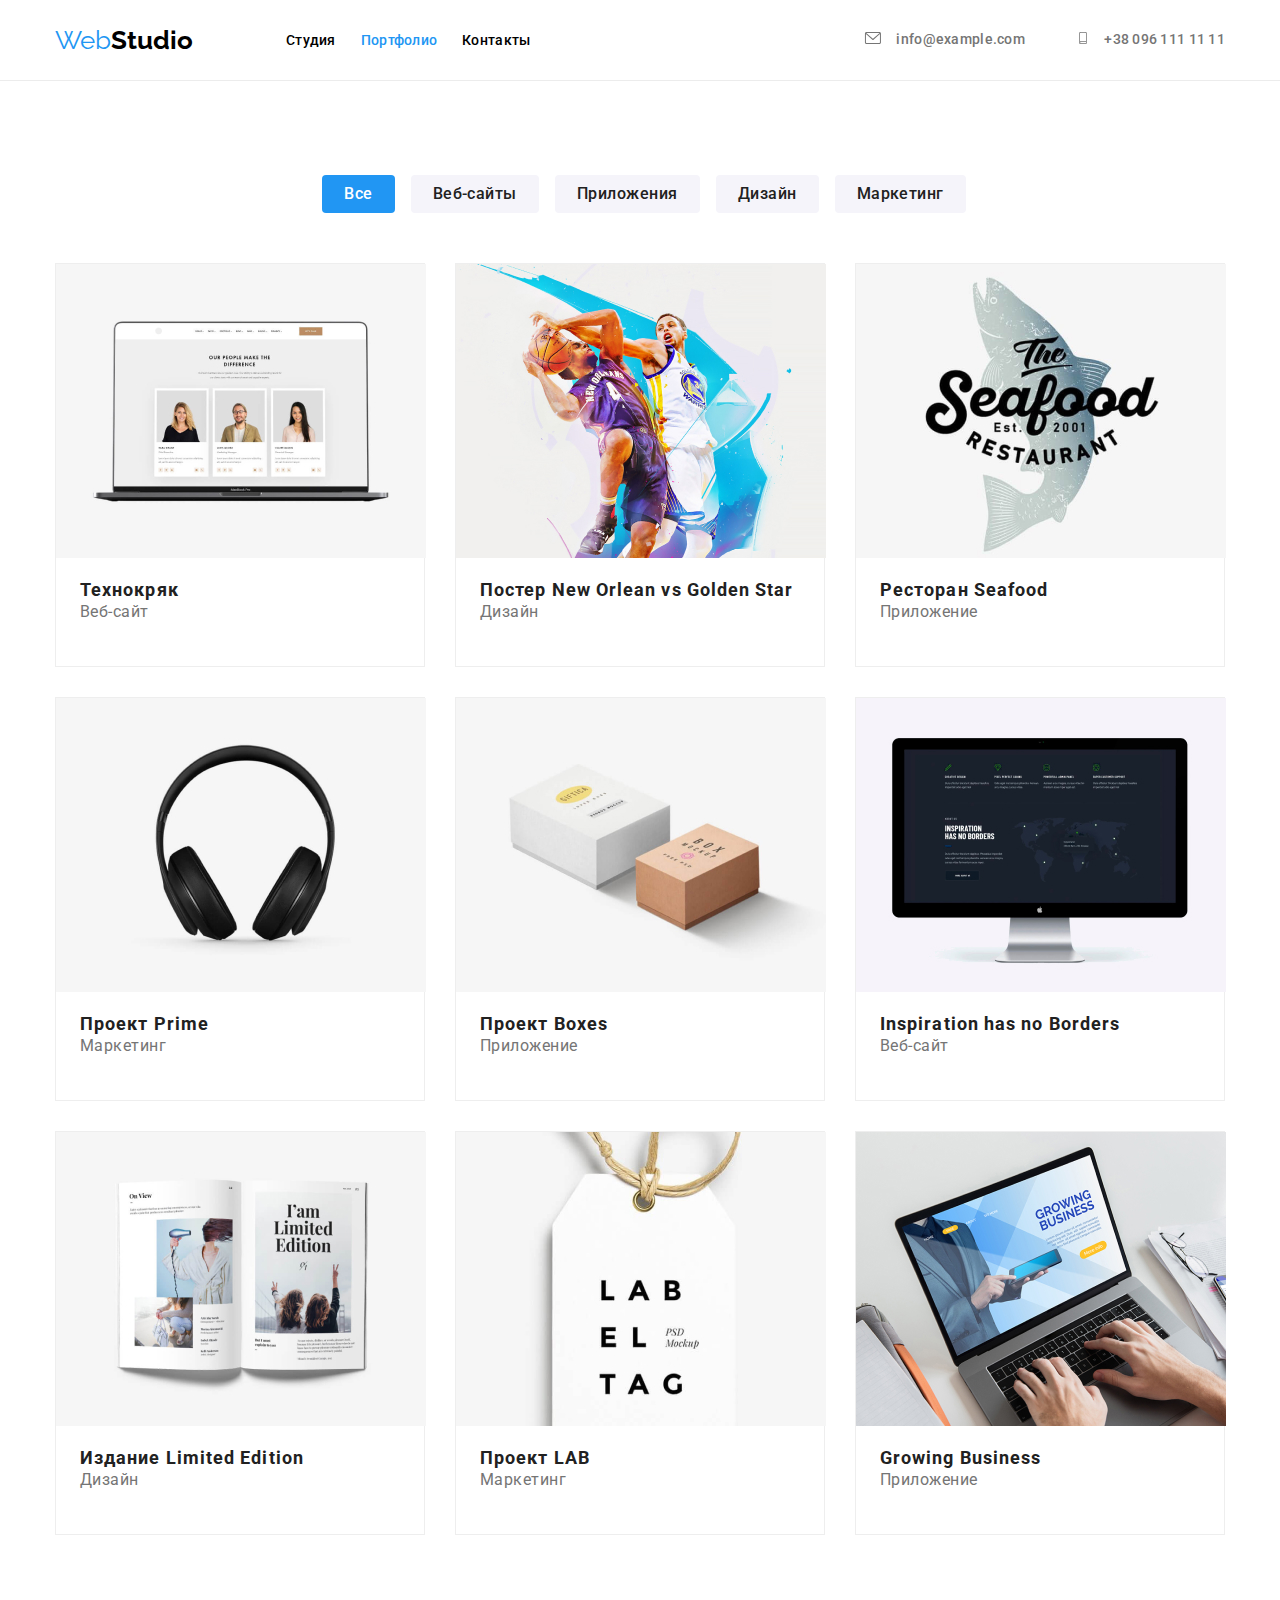
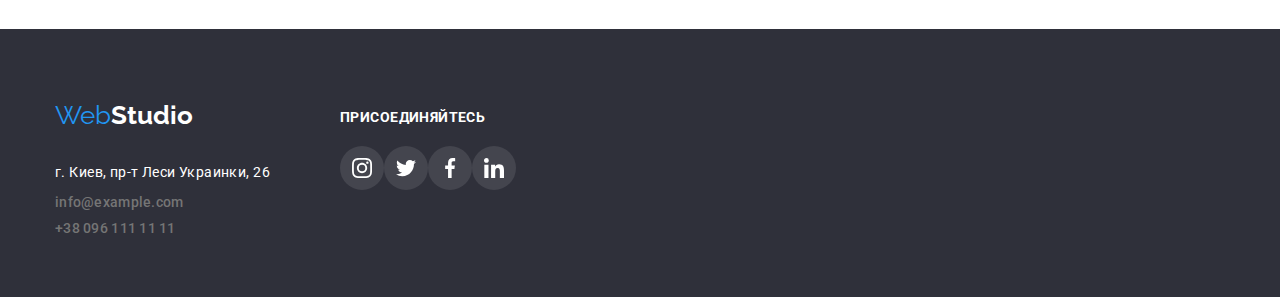
==== portfolio.html @ 8122bf63 "клонировал 4 репозиторий" ====
<!DOCTYPE html>
<html lang="ru">
  <head>
    <meta charset="UTF-8" />
    <meta http-equiv="X-UA-Compatible" content="IE=edge" />
    <meta name="viewport" content="width=device-width, initial-scale=1.0" />
    <title>Document</title>
    <link rel="preconnect" href="https://fonts.googleapis.com" />
    <link rel="preconnect" href="https://fonts.gstatic.com" crossorigin />
    <link
      href="https://fonts.googleapis.com/css2?family=Raleway:wght@700&family=Roboto:wght@400;500;700;900&display=swap"
      rel="stylesheet"
    />
    <link
      rel="stylesheet"
      href="https://cdn.jsdelivr.net/npm/modern-normalize@1.1.0/modern-normalize.min.css"
    />
    <link rel="stylesheet" href="./css/style.css" />
  </head>
  <body>
    <header class="header">
      <div class="container header-container">
        <nav class="nav">
          <a class="logo" href="./index.html"
            ><span class="logo-text">Web</span>Studio</a
          >
          <ul class="nav-list">
            <li class="nav-item">
              <a class="nav-link" href="./index.html">Студия</a>
            </li>
            <li class="nav-item">
              <a class="nav-link active" href="./portfolio.html">Портфолио</a>
            </li>
            <li class="nav-item">
              <a class="nav-link" href="#">Контакты</a>
            </li>
          </ul>
        </nav>
        <ul class="header-contacts">
          <li class="header-contact">
            <a class="header-contact-link" href="mailto:info@example.com">
              <svg width="20px" height="12px" class="header-icon">
                <use href="./images/icons.svg#icon-masage"></use>
              </svg>
              info@example.com</a
            >
          </li>
          <li class="header-contact">
            <a class="header-contact-link" href="tel:+380961111111">
              <svg width="16px" height="12px" class="header-icon">
                <use href="./images/icons.svg#icon-smartphone"></use>
              </svg>
              +38 096 111 11 11</a
            >
          </li>
        </ul>
      </div>
    </header>
    <main class="main">
      <section class="section portfolio">
        <div class="container">
          <ul class="portfolio-buttons">
            <li><button class="portfolio-button actived">Все</button></li>
            <li><button class="portfolio-button">Веб-сайты</button></li>
            <li><button class="portfolio-button">Приложения</button></li>
            <li><button class="portfolio-button">Дизайн</button></li>
            <li><button class="portfolio-button">Маркетинг</button></li>
          </ul>
          <ul class="portfolio-list">
            <li class="portfolio-box">
              <img
                class="portfolio-img"
                src="./images/site.jpg"
                alt="web"
                width="370"
              />
              <h3 class="portfolio-heading list">Технокряк</h3>
              <p class="portfolio-text items">Веб-сайт</p>
            </li>
            <li class="portfolio-box">
              <img src="./images/design-new.jpg" alt="design" width="370" />
              <h3 class="list">Постер New Orlean vs Golden Star</h3>
              <p class="items">Дизайн</p>
            </li>
            <li class="portfolio-box">
              <img src="./images/restoraunt.jpg" alt="restoraunt" width="370" />
              <h3 class="list">Ресторан Seafood</h3>
              <p class="items">Приложение</p>
            </li>
            <li class="portfolio-box">
              <img src="./images/mark.jpg" alt="marketing" width="370" />
              <h3 class="list">Проект Prime</h3>
              <p class="items">Маркетинг</p>
            </li>
            <li class="portfolio-box">
              <img src="./images/addbox.jpg" alt="add" width="370" />
              <h3 class="list">Проект Boxes</h3>
              <p class="items">Приложение</p>
            </li>
            <li class="portfolio-box">
              <img src="./images/web.jpg" alt="web" width="370" />
              <h3 class="list">Inspiration has no Borders</h3>
              <p class="items">Веб-сайт</p>
            </li>
            <li class="portfolio-box">
              <img src="./images/design.jpg" alt="dwsigm" width="370" />
              <h3 class="list">Издание Limited Edition</h3>
              <p class="items">Дизайн</p>
            </li>
            <li class="portfolio-box">
              <img src="./images/marketing.jpg" alt="marketing" width="370" />
              <h3 class="list">Проект LAB</h3>
              <p class="items">Маркетинг</p>
            </li>
            <li class="portfolio-box">
              <img src="./images/add.jpg" alt="add" width="370" />
              <h3 class="list">Growing Business</h3>
              <p class="items">Приложение</p>
            </li>
          </ul>
        </div>
      </section>
    </main>
    <footer class="footer">
      <div class="container footer-container">
        <div>
          <a class="footer-logo" href="/index.html"
            ><span class="logo-text">Web</span>Studio</a
          >
          <address class="footer-address">
            <p class="footer-map">г. Киев, пр-т Леси Украинки, 26</p>
            <a class="footer-contacts" href="mailto:info@example.com"
              >info@example.com</a
            >
            <a class="footer-contacts" href="tel:+380961111111"
              >+38 096 111 11 11</a
            >
          </address>
        </div>
        <div class="footer-link-section">
          <h2 class="footer-join">присоединяйтесь</h2>
          <ul class="footer-link">
            <li class="footer-social-icon">
              <a class="footer-social-link" href="#">
                <svg class="team-scr" width="20" height="20">
                  <use href="./images/icons.svg#icon-instagram"></use></svg
              ></a>
            </li>
            <li class="footer-social-icon">
              <a class="footer-social-link" href="#">
                <svg class="team-scr" width="20" height="20">
                  <use href="./images/icons.svg#icon-twitter"></use></svg
              ></a>
            </li>
            <li class="footer-social-icon">
              <a class="footer-social-link" href="#">
                <svg class="team-scr" width="20" height="20">
                  <use href="./images/icons.svg#icon-facebook"></use></svg
              ></a>
            </li>
            <li class="footer-social-icon">
              <a class="footer-social-link" href="#"
                ><svg class="team-scr" width="20" height="20">
                  <use href="./images/icons.svg#icon-linkedin"></use>
                </svg>
              </a>
            </li>
          </ul>
        </div>
      </div>
    </footer>
  </body>
</html>
---- css/style.css ----
body {
  font-family: Roboto, sans-serif, raleway;
  background-color: white;
}

ul {
  margin: 0;
  padding: 0;
  list-style: none;
}

.footer {
  background-color: #2f303a;
  padding: 60px 0;
}

/* общие стили для одинаковых элементов */
.section {
  padding-top: 94px;
  padding-bottom: 94px;
}

.container {
  margin-right: auto;
  margin-left: auto;
  width: 1200px;
  padding-left: 15px;
  padding-right: 15px;
}

.hero {
  background-color: #2f303a;
  padding-top: 200px;
  padding-bottom: 200px;

  background-image: url(../images/backgound.jpg);
  background-image: linear-gradient(
      to right,
      rgba(48, 49, 59, 0.4),
      rgba(47, 48, 58, 0.4)
    ),
    url(../images/backgound.jpg);

  background-repeat: no-repeat;
  background-size: 1600px 600px;
}

header {
  border-bottom: 1px solid #ececec;

}

header{
  border-bottom: 1px solid #ECECEC;

}

/* button styles start */
.btn {
  display: block;
  margin: 0 auto;

  padding-left: 32px;
  padding-right: 32px;
  padding-top: 10px;
  padding-bottom: 10px;

  font-family: inherit;
  letter-spacing: 0.06em;
  color: white;

  background: #2196f3;
  box-shadow: 0px 4px 4px rgba(0, 0, 0, 0.15);
  border-radius: 4px;
  font-size: 16px;

  

  cursor: pointer;
  border: none;
}

.portfolio-buttons li + li {
  margin-left: 8px;
}

.portfolio-buttons {
  display: flex;
  justify-content: center;
  margin: 0px;
  padding: 0px;
  margin-bottom: 50px;
}

.portfolio-button {
  margin-left: 8px;

  font-family: inherit;
  font-weight: 500;
  font-size: 16px;
  line-height: 1.62;
  text-align: center;
  letter-spacing: 0.03em;
  color: #212121;

  padding-left: 22px;
  padding-right: 22px;
  padding-top: 6px;
  padding-bottom: 6px;

  background: #f5f4fa;
  border-radius: 4px;
  border: none;
  cursor: pointer;
}
.portfolio-button:hover,
.portfolio-button:focus {
  background-color: #2196f3;
  color: #ffffff;
}
.actived {
  background-color: #2196f3;
  color: white;
}

.ac
/* button styles end */

/* header start */
.header {
  border: 1px solid #ececec;
  margin-bottom: 0px;
}

.header-container {
  display: flex;
}

.nav {
  display: flex;
  align-items: center;
}

.logo {
  color: black;
  font-family: Raleway;
  font-style: normal;
  font-weight: bold;
  font-size: 26px;
  line-height: 2;
  text-decoration: none;
  margin-right: 93px;
}

.logo-text {
  color: #2196f3;
  font-weight: 400;
  letter-spacing: 0.03;
  font-size: 26px;
  line-height: 1, 19;
}

.nav-item {
  padding-top: 18px;
  padding-bottom: 18px;
}
.nav-item:not(:last-child) {
  margin-right: 25px;
}

.nav-list {
  display: flex;
}

.nav-link {
  color: black;
  text-decoration: none;
  font-family: Roboto;
  font-style: normal;
  font-weight: 500;
  letter-spacing: 0.02em;
  font-size: 14px;
  line-height: 1.14;
  padding: 30px 0;
}
.nav-link:hover,
.nav-link:focus {
  color: #2196f3;
}

.active {
  color: #2196f3;
}

.header-contacts {
  display: flex;
  margin-left: auto;
}
.header-icon {
  margin-right: 10px;
  fill: currentColor;
}

.header-contact-link {
  font-weight: 500;
  font-size: 14px;
  line-height: 1.14;
  letter-spacing: 0.02em;
  display: block;
  color: #757575;
  text-decoration: none;
  text-align: center;
  padding: 32px 0;
  margin-left: 50px;
}

.header-contact-link:hover {
  color: #2196f3;
}

/* hero start */
.title {
  font-family: Roboto;
  font-style: normal;
  font-weight: 900;
  font-size: 44px;
  line-height: 1.36;
  text-align: center;
  letter-spacing: 0.06em;
  text-transform: uppercase;
  color: #ffffff;
  width: 696px;
  margin: 0;
  margin-bottom: 30px;
  margin-left: auto;
  margin-right: auto;
}
/* hero end */

/* about us start*/

.about-us-list {
  display: flex;
  justify-content: center;
  margin-left: 50px;
  margin: 0px;
  padding: 0px;
  justify-content: space-between;
}
.about-scr {
  background-color: #f5f4fa;

  padding-top: 25px;
  padding-bottom: 25px;
  padding-left: 104px;
  padding-right: 104px;
  border-radius: 4px;
  max-height: 120px;
}

.about-us-title {
  font-size: 14px;
  line-height: 1.14;
  letter-spacing: 0.03em;
  text-transform: uppercase;
  font-weight: 700;

  color: #212121;
}
.about-us-text {
  font-size: 14px;
  line-height: 1.7;
  letter-spacing: 0.03em;
  font-weight: 400;
  margin-right: 10px;
  width: 270px;

  color: #757575;
}

/* about us end */

/* work start */

.work {
  padding-top: 0px;
}
.work-heading,
.team-heading {
  /* обьеденить с тим хединг */
  font-size: 36px;
  line-height: 1.16;
  text-align: center;
  letter-spacing: 0.03em;
  margin: 0px;
  color: #212121;
  margin-bottom: 50px;
}
.work-list {
  display: flex;
  justify-content: space-between;
}

/* work end */

/* team start */

.team {
  background-color: #f5f4fa5d;
  padding-bottom: 94px;
}
.team-list {
  display: flex;
  margin: 0px;
  padding: 0px;
  justify-content: space-between;
}
.team-boxes {
  background: #ffffff;
  box-shadow: 0px 1px 3px rgba(0, 0, 0, 0.12), 0px 1px 1px rgba(0, 0, 0, 0.14),
    0px 2px 1px rgba(0, 0, 0, 0.2);
  border-radius: 0px 0px 4px 4px;
  text-align: center;
  margin: 0px;
}
.boxes:last-child {
  margin: 0px;
}
.team-names {
  font-family: Roboto;
  font-style: normal;
  font-weight: 500;
  font-size: 16px;
  line-height: 1, 18;
  letter-spacing: 0.03em;
}
.team-position {
  font-family: Roboto;
  font-style: normal;
  font-weight: normal;
  font-size: 16px;
  line-height: 1, 18;
  letter-spacing: 0.03em;
  color: #757575;
}

.team-icons {
  display: flex;
  justify-content: center;
}
.team-icon:not(:last-child) {
  margin-right: 10px;
}

.social-link {
  border-radius: 50%;
  fill: #afb1b8;
  width: 44px;
  height: 44px;
  display: flex;
  align-items: center;
  justify-content: center;
}
.team-link {
  padding-bottom: 30px;
}

.social-link:hover {
  background-color: #2196f3;
  fill: #ffffff;
}

/* team end */

/* clients start */


.client {
  font-family: Roboto;
  font-style: normal;
  font-weight: bold;
  font-size: 36px;
  line-height: 1.16;
  text-align: center;
  letter-spacing: 0.03em;
}

.clients-logo {
  fill: #afb1b8;
}

.clients-logo:hover {
  fill: #2196f3;
}

.client-icons {
  border: 1px solid #afb1b8;
  box-sizing: border-box;
  border-radius: 4px;
  padding-top: 20px;
  padding-bottom: 20px;
  padding-left: 30px;
  padding-right: 30px;
}
.client-list {
  display: flex;
  justify-content: center;
  justify-content: space-between;
}

/* clients end */

/* footer start */

.footer-logo {
  color: white;
  font-family: Raleway;
  margin-bottom: 20px;
  font-weight: bold;
  font-size: 26px;
  line-height: 2;
  text-decoration: none;
  display: block;
}

.footer-map {
  margin: 0;
}
.footer-address {
  color: white;
  font-family: Roboto;
  font-style: normal;
  font-weight: normal;
  font-size: 14px;
  line-height: 1.71;
  letter-spacing: 0.03em;
}
.footer-contacts {
  font-weight: 500;
  font-size: 14px;
  line-height: 1.14;
  letter-spacing: 0.02em;
  display: block;
  margin-top: 10px;
  color: #757575;
  text-decoration: none;
}
.footer-contacts:hover {
  color: #2196f3;
}
.footer-container {
  display: flex;
}
.footer-join {
  font-style: normal;
  font-weight: bold;
  font-size: 14px;
  line-height: 1.14;
  letter-spacing: 0.03em;
  text-transform: uppercase;

  color: #ffffff;

  margin-bottom: 20px;
  padding-top: 10px;
}

.footer-link {
  display: flex;
}

.footer-link-section {
  margin-left: 70px;
}

.footer-icon {
  margin-right: 10px;
  fill: rgba(255, 255, 255, 0.1);
}

.footer-social-link {
  border-radius: 50%;
  fill: #ffffff;
  background-color: rgba(255, 255, 255, 0.1);
  width: 44px;
  height: 44px;
  display: flex;
  align-items: center;
  justify-content: center;
}

.footer-social-link:hover {
  background-color: #2196f3;
  fill: #ffffff;
}

/* footer end */

/* portfolio */

.portfolio {
  justify-content: center;
}
.portfolio-list {
  display: inline-flex;
  flex-wrap: wrap;
  justify-content: center;
  margin: 0px;
  padding: 0px;
}
.portfolio-box {
  margin-right: 30px;
  background: #ffffff;
  border: 1px solid #eeeeee;
  box-sizing: border-box;
  width: 370px;
  height: 404px;
}

.portfolio-box:hover {
  box-shadow: 0px 1px 1px rgba(0, 0, 0, 0.12), 0px 4px 4px rgba(0, 0, 0, 0.06),
    1px 4px 6px rgba(0, 0, 0, 0.16);
}

.portfolio-box:nth-child(3n) {
  margin-right: 0px;
}
.portfolio-box:nth-child(-n + 6) {
  margin-bottom: 30px;
}
.list {
  font-size: 18px;
  line-height: 2, 0;
  letter-spacing: 0.06em;
  color: #212121;
  margin-left: 24px;
  margin-bottom: 2px;
}
.items {
  font-size: 16px;
  line-height: 1, 9;
  letter-spacing: 0.03em;
  margin-left: 24px;
  color: #757575;
  margin-top: 2px;
  margin-bottom: 20px;
}

/* portfolio end */
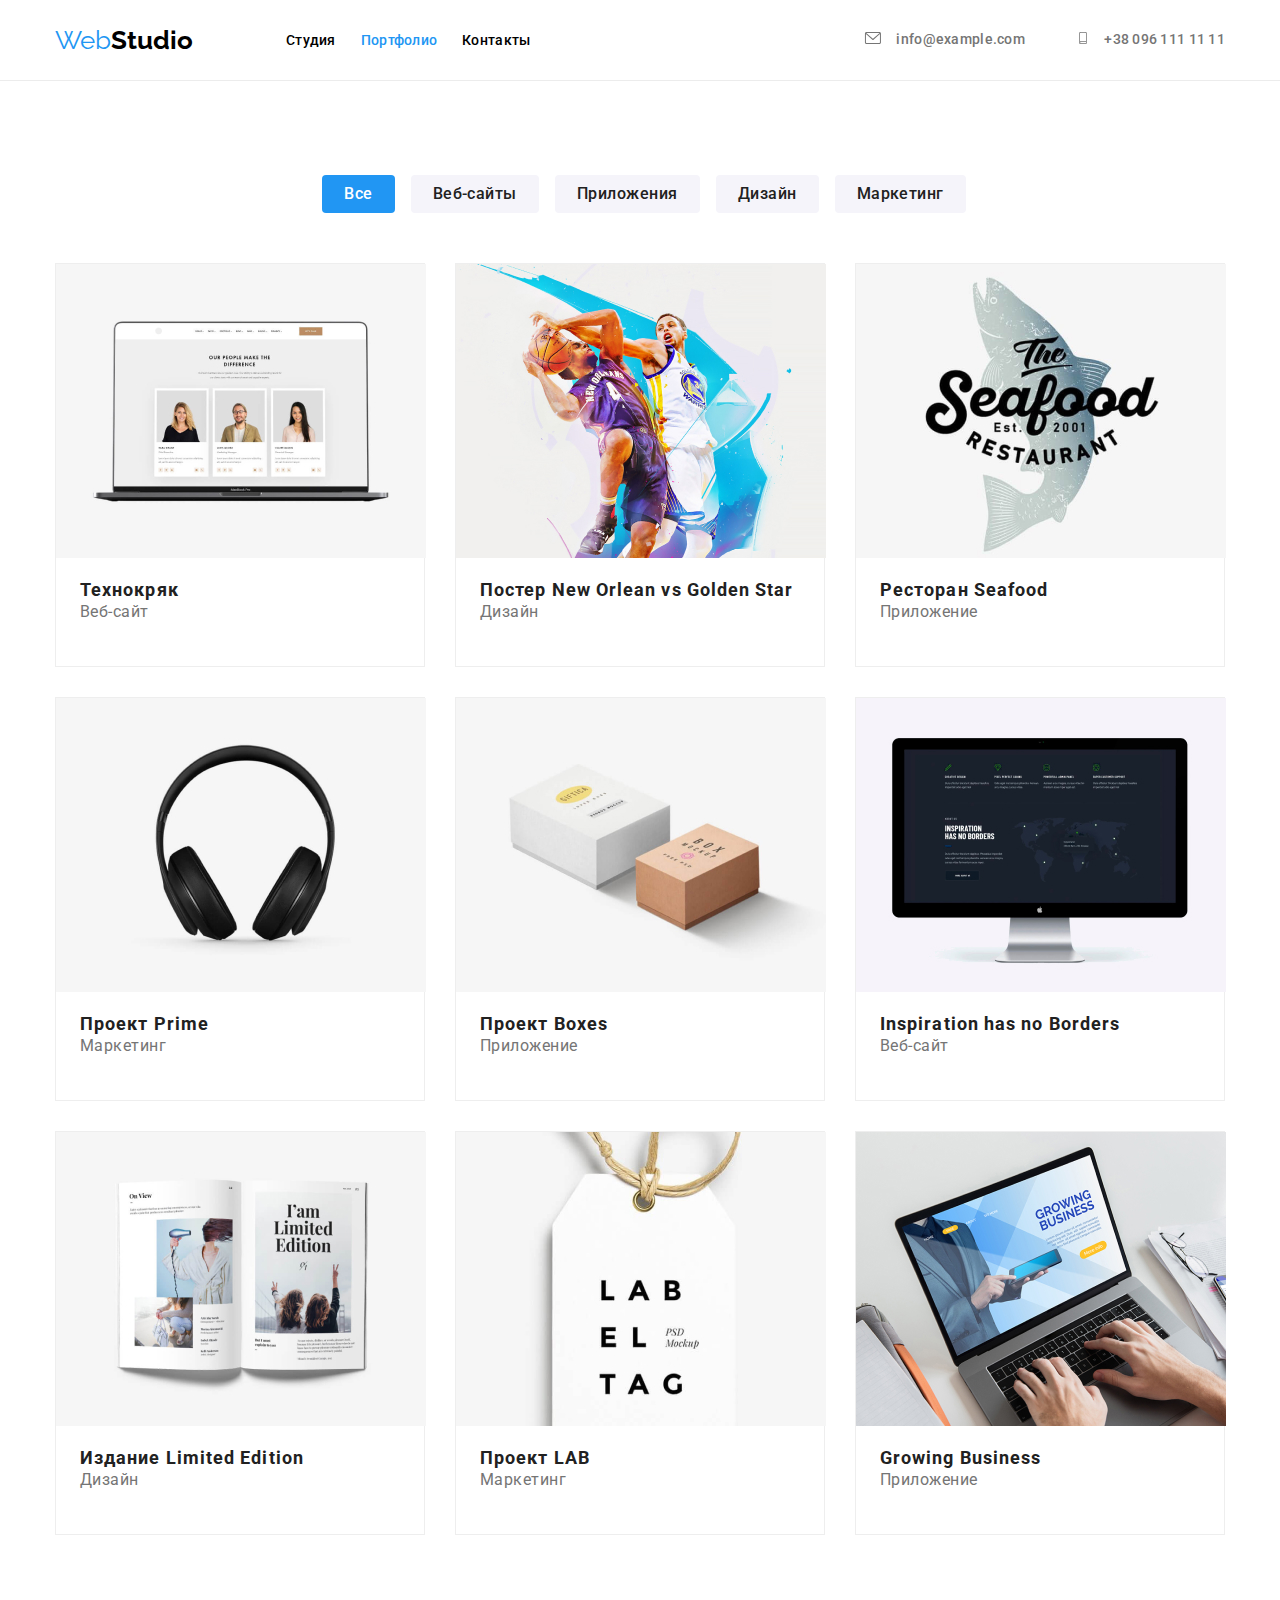
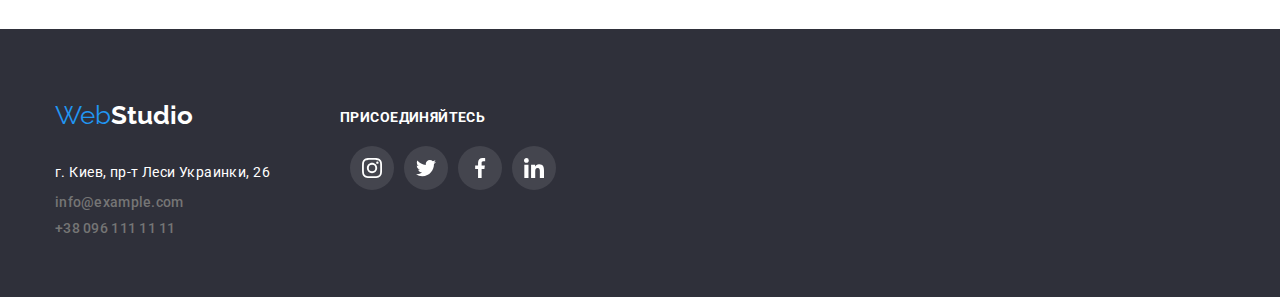
==== commit 06eb735a: "правки" ====
--- a/portfolio.html
+++ b/portfolio.html
@@ -68,12 +68,13 @@
           </ul>
           <ul class="portfolio-list">
             <li class="portfolio-box">
-              <img
+             <div class="portfolio-pic"> <img
                 class="portfolio-img"
                 src="./images/site.jpg"
                 alt="web"
                 width="370"
-              />
+              /> </div>
+             
               <h3 class="portfolio-heading list">Технокряк</h3>
               <p class="portfolio-text items">Веб-сайт</p>
             </li>
--- a/css/style.css
+++ b/css/style.css
@@ -72,9 +72,9 @@
   background: #2196f3;
   box-shadow: 0px 4px 4px rgba(0, 0, 0, 0.15);
   border-radius: 4px;
+
   font-size: 16px;
-
-  
+  line-height: 1.87;  
 
   cursor: pointer;
   border: none;
@@ -256,6 +256,8 @@
   padding-right: 104px;
   border-radius: 4px;
   max-height: 120px;
+  margin: 0auto;
+  width: 270px;
 }
 
 .about-us-title {
@@ -383,6 +385,8 @@
   line-height: 1.16;
   text-align: center;
   letter-spacing: 0.03em;
+  margin: 0px;
+  margin-bottom: 50px;
 }
 
 .clients-logo {
@@ -547,3 +551,14 @@
 }
 
 /* portfolio end */
+
+.footer-social-icon{
+  margin-left: 10px;
+}
+
+.about-us-items:not(:last-child){
+  margin-right: 30px;
+}
+.about-us-items{
+  max-width: 270px;
+}